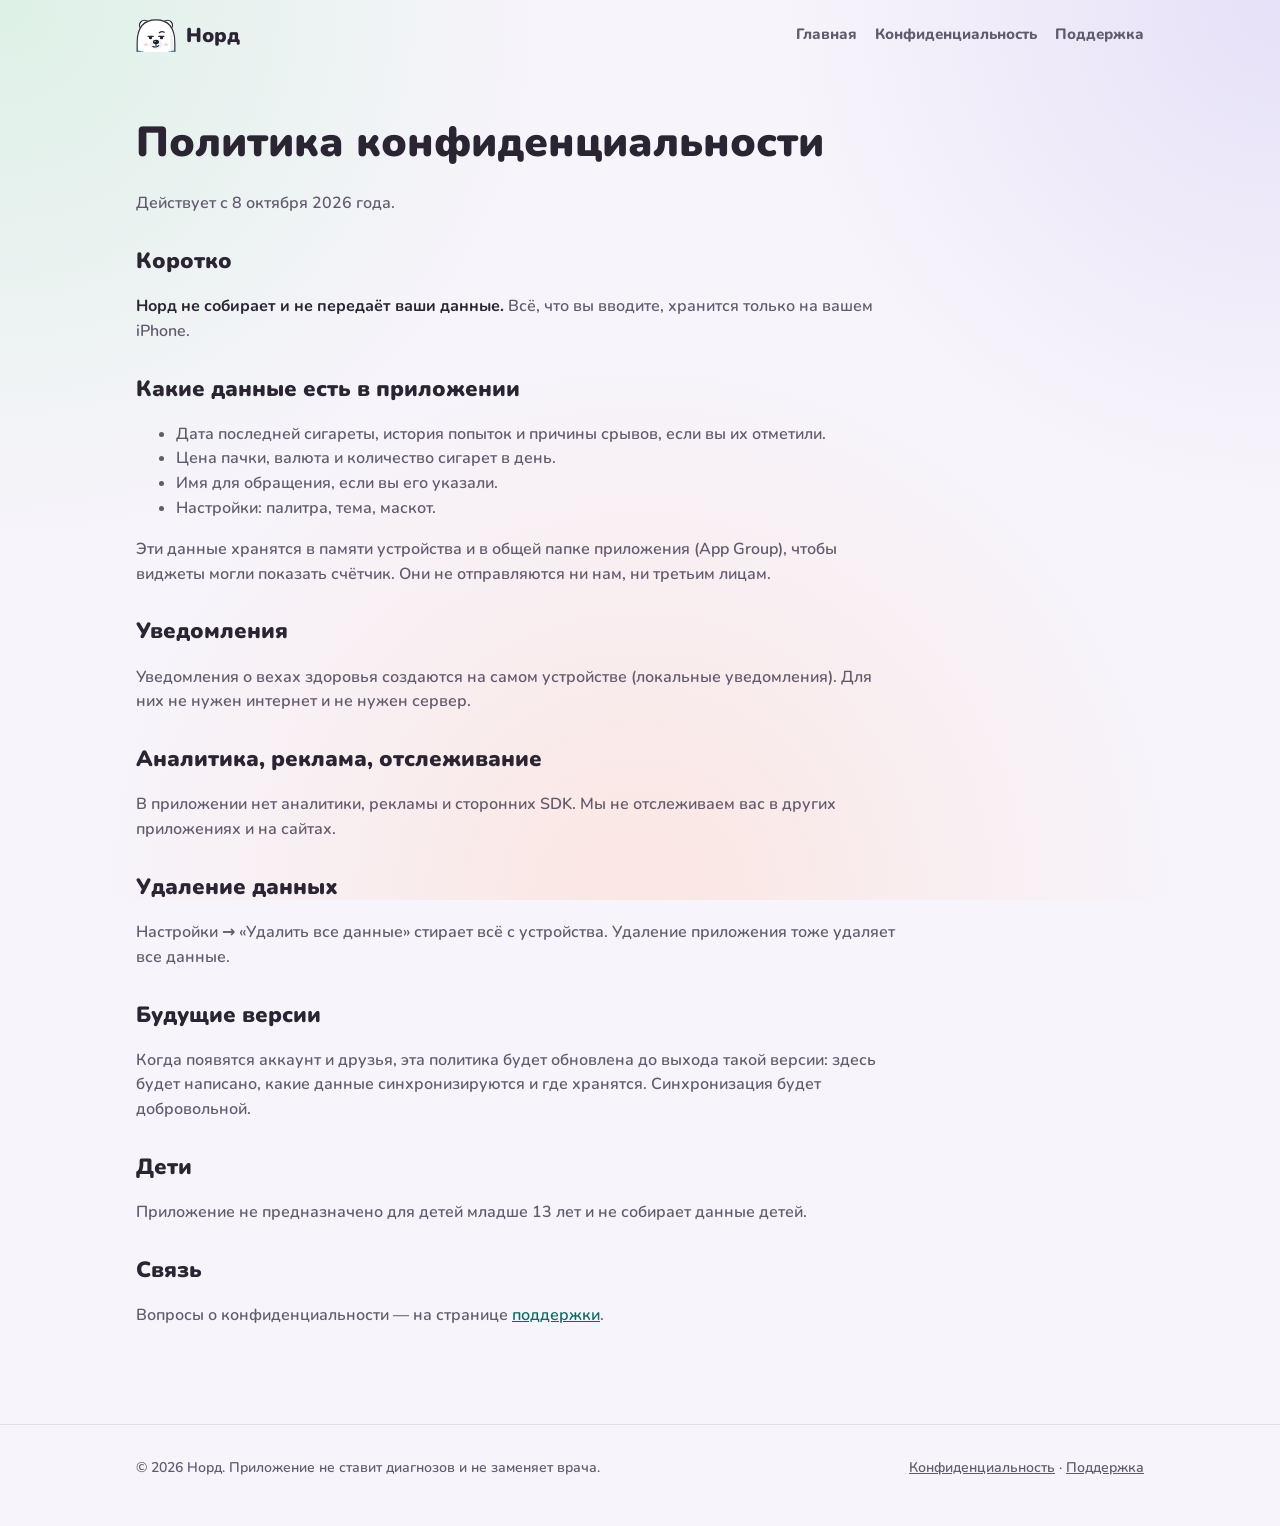
==== privacy.html @ b6d5485c "Site, roadmap and feedback forms GitHub Pages site (landing, privacy policy, support), roadmap, issu" ====
<!doctype html>
<html lang="ru">
<head>
  <meta charset="utf-8">
  <meta name="viewport" content="width=device-width, initial-scale=1">
  <title>Конфиденциальность — Норд</title>
  <meta name="description" content="Политика конфиденциальности приложения Норд: данные хранятся только на iPhone.">
  <link rel="icon" href="assets/nord.svg" type="image/svg+xml">
  <link rel="preconnect" href="https://fonts.googleapis.com">
  <link rel="preconnect" href="https://fonts.gstatic.com" crossorigin>
  <link href="https://fonts.googleapis.com/css2?family=Nunito:wght@600;800;900&display=swap" rel="stylesheet">
  <link rel="stylesheet" href="assets/style.css">
</head>
<body>
  <div class="wrap">
    <nav>
      <a class="brand" href="./"><img src="assets/nord.svg" alt="">Норд</a>
      <div class="links">
        <a href="./">Главная</a>
        <a href="privacy.html">Конфиденциальность</a>
        <a href="support.html">Поддержка</a>
      </div>
    </nav>
    <main class="doc">
      <h1>Политика конфиденциальности</h1>
      <p>Действует с 8 октября 2026 года.</p>

      <h2>Коротко</h2>
      <p><strong>Норд не собирает и не передаёт ваши данные.</strong> Всё, что вы вводите, хранится только на вашем iPhone.</p>

      <h2>Какие данные есть в приложении</h2>
      <ul>
        <li>Дата последней сигареты, история попыток и причины срывов, если вы их отметили.</li>
        <li>Цена пачки, валюта и количество сигарет в день.</li>
        <li>Имя для обращения, если вы его указали.</li>
        <li>Настройки: палитра, тема, маскот.</li>
      </ul>
      <p>Эти данные хранятся в памяти устройства и в общей папке приложения (App Group), чтобы виджеты могли показать счётчик. Они не отправляются ни нам, ни третьим лицам.</p>

      <h2>Уведомления</h2>
      <p>Уведомления о вехах здоровья создаются на самом устройстве (локальные уведомления). Для них не нужен интернет и не нужен сервер.</p>

      <h2>Аналитика, реклама, отслеживание</h2>
      <p>В приложении нет аналитики, рекламы и сторонних SDK. Мы не отслеживаем вас в других приложениях и на сайтах.</p>

      <h2>Удаление данных</h2>
      <p>Настройки → «Удалить все данные» стирает всё с устройства. Удаление приложения тоже удаляет все данные.</p>

      <h2>Будущие версии</h2>
      <p>Когда появятся аккаунт и друзья, эта политика будет обновлена до выхода такой версии: здесь будет написано, какие данные синхронизируются и где хранятся. Синхронизация будет добровольной.</p>

      <h2>Дети</h2>
      <p>Приложение не предназначено для детей младше 13 лет и не собирает данные детей.</p>

      <h2>Связь</h2>
      <p>Вопросы о конфиденциальности — на странице <a href="support.html">поддержки</a>.</p>
    </main>
  </div>
  <footer>
    <div class="wrap">
      <span>© 2026 Норд. Приложение не ставит диагнозов и не заменяет врача.</span>
      <span><a href="privacy.html">Конфиденциальность</a> · <a href="support.html">Поддержка</a></span>
    </div>
  </footer>
</body>
</html>
---- assets/style.css ----
:root {
  --bg: #F7F4FB;
  --glow1: #DDF1E6;
  --glow2: #E6E1F8;
  --glow3: #FBE6E2;
  --card: rgba(255, 255, 255, 0.78);
  --text: #2A2433;
  --text2: #625B6E;
  --accent: #1FA89E;
  --accent-soft: #CDEFEB;
  --accent-ink: #0B6B64;
  --button: #0B7F77;
  --button-ink: #FFFFFF;
  --lavender: #E0DBF7;
  --lavender-ink: #5D559F;
  --money: #E0F1D3;
  --money-ink: #3F6B2E;
  --line: rgba(120, 108, 140, 0.16);
  --shadow: 0 8px 28px rgba(0, 0, 0, 0.06);
}

@media (prefers-color-scheme: dark) {
  :root {
    --bg: #1E1B25;
    --glow1: #1F3332;
    --glow2: #2A2640;
    --glow3: #33262A;
    --card: rgba(255, 255, 255, 0.07);
    --text: #F1EDF6;
    --text2: #B6AFC2;
    --accent: #3CC7BC;
    --accent-soft: #1F3B3A;
    --accent-ink: #A7EDE6;
    --button: #3CC7BC;
    --button-ink: #06302C;
    --lavender: #2E2A44;
    --lavender-ink: #D2CCF7;
    --money: #2B3826;
    --money-ink: #C6E8B2;
    --line: rgba(255, 255, 255, 0.12);
    --shadow: 0 8px 28px rgba(0, 0, 0, 0.3);
  }
}

* { box-sizing: border-box; }

html { scroll-behavior: smooth; }

body {
  margin: 0;
  font-family: "Nunito", -apple-system, "SF Pro Rounded", system-ui, sans-serif;
  color: var(--text);
  background:
    radial-gradient(60vmax 60vmax at 0% 0%, var(--glow1), transparent 70%),
    radial-gradient(55vmax 55vmax at 100% 0%, var(--glow2), transparent 70%),
    radial-gradient(60vmax 60vmax at 50% 100%, var(--glow3), transparent 70%),
    var(--bg);
  background-attachment: fixed;
  line-height: 1.55;
  -webkit-font-smoothing: antialiased;
}

a { color: var(--accent-ink); }

.wrap { max-width: 1040px; margin: 0 auto; padding: 0 16px; }

nav {
  display: flex;
  align-items: center;
  justify-content: space-between;
  gap: 12px;
  padding: 18px 0;
}
.brand { display: flex; align-items: center; gap: 10px; font-weight: 900; font-size: 20px; text-decoration: none; color: var(--text); }
.brand img { width: 40px; height: 34px; }
nav .links { display: flex; gap: 18px; flex-wrap: wrap; font-weight: 800; font-size: 15px; }
nav .links a { text-decoration: none; color: var(--text2); }
nav .links a:hover { color: var(--accent-ink); }

.hero {
  display: grid;
  grid-template-columns: 1.1fr 0.9fr;
  gap: 32px;
  align-items: center;
  padding: 40px 0 56px;
}
.hero h1 { font-size: clamp(34px, 6vw, 56px); line-height: 1.08; margin: 0 0 16px; font-weight: 900; letter-spacing: -0.02em; }
.hero h1 span { color: var(--accent); }
.hero p.lead { font-size: 19px; color: var(--text2); margin: 0 0 28px; font-weight: 600; }
.duo { display: flex; align-items: flex-end; justify-content: center; gap: 12px; }
.duo .nord { width: min(46vw, 240px); }
.duo .monster { width: min(30vw, 150px); opacity: 0.75; animation: kick 1.8s ease-in-out infinite; transform-origin: bottom center; }
@keyframes kick { 0%, 100% { transform: rotate(-2deg); } 50% { transform: rotate(2deg); } }

.buttons { display: flex; gap: 12px; flex-wrap: wrap; }
.btn {
  display: inline-flex; align-items: center; gap: 8px;
  padding: 15px 22px; border-radius: 20px;
  font-weight: 900; font-size: 16px; text-decoration: none;
  transition: transform 0.15s ease, opacity 0.15s ease;
}
.btn:hover { transform: translateY(-1px); }
.btn.primary { background: var(--button); color: var(--button-ink); }
.btn.secondary { background: var(--card); color: var(--text); border: 1.5px solid var(--line); }
.note { font-size: 13px; color: var(--text2); margin-top: 10px; font-weight: 600; }

section { padding: 40px 0; }
section h2 { font-size: clamp(26px, 4vw, 36px); margin: 0 0 8px; font-weight: 900; }
section .sub { color: var(--text2); margin: 0 0 24px; font-weight: 600; font-size: 17px; }

.card {
  background: var(--card);
  border: 1px solid var(--line);
  border-radius: 24px;
  padding: 22px;
  box-shadow: var(--shadow);
  backdrop-filter: blur(12px);
  -webkit-backdrop-filter: blur(12px);
}

.features { display: grid; grid-template-columns: repeat(auto-fit, minmax(290px, 1fr)); gap: 14px; }
.features .icon {
  width: 42px; height: 42px; border-radius: 14px;
  display: grid; place-items: center;
  background: var(--accent-soft); color: var(--accent-ink);
  font-size: 22px; margin-bottom: 10px;
}
.features h3 { margin: 0 0 6px; font-size: 18px; font-weight: 900; }
.features p { margin: 0; color: var(--text2); font-weight: 600; font-size: 15px; }

.screens {
  display: flex; gap: 16px; overflow-x: auto; padding: 4px 4px 18px;
  scroll-snap-type: x mandatory;
}
.screens figure { margin: 0; flex: 0 0 auto; scroll-snap-align: start; text-align: center; }
.screens img { width: 220px; height: auto; border-radius: 28px; box-shadow: var(--shadow); display: block; }
.screens figcaption { font-size: 13px; color: var(--text2); font-weight: 700; margin-top: 8px; }

.roadmap { display: grid; gap: 12px; }
.stage { display: grid; grid-template-columns: 44px 1fr auto; gap: 14px; align-items: center; }
.stage .num {
  width: 44px; height: 44px; border-radius: 50%;
  display: grid; place-items: center; font-weight: 900;
  background: var(--lavender); color: var(--lavender-ink);
}
.stage.done .num { background: var(--accent); color: var(--button-ink); }
.stage h3 { margin: 0; font-size: 17px; font-weight: 900; }
.stage p { margin: 2px 0 0; color: var(--text2); font-size: 14px; font-weight: 600; }
.badge { font-size: 12px; font-weight: 900; padding: 5px 10px; border-radius: 999px; background: var(--line); color: var(--text2); white-space: nowrap; }
.stage.done .badge { background: var(--money); color: var(--money-ink); }
.stage.now .badge { background: var(--accent-soft); color: var(--accent-ink); }

.feedback { display: grid; grid-template-columns: repeat(auto-fit, minmax(240px, 1fr)); gap: 14px; }
.feedback a.card { text-decoration: none; color: var(--text); display: block; transition: transform 0.15s ease; }
.feedback a.card:hover { transform: translateY(-2px); }
.feedback h3 { margin: 8px 0 4px; font-size: 18px; font-weight: 900; }
.feedback p { margin: 0; color: var(--text2); font-weight: 600; font-size: 15px; }
.feedback .emoji { font-size: 26px; }

.doc { max-width: 760px; padding: 24px 0 56px; }
.doc h1 { font-size: clamp(30px, 5vw, 42px); font-weight: 900; margin: 16px 0 8px; }
.doc h2 { font-size: 22px; font-weight: 900; margin: 28px 0 8px; }
.doc p, .doc li { font-weight: 600; color: var(--text2); }
.doc strong { color: var(--text); }

footer { padding: 32px 0 48px; color: var(--text2); font-size: 14px; font-weight: 600; border-top: 1px solid var(--line); margin-top: 24px; }
footer .wrap { display: flex; justify-content: space-between; gap: 16px; flex-wrap: wrap; }
footer a { color: var(--text2); }

@media (max-width: 760px) {
  .hero { grid-template-columns: 1fr; padding-top: 16px; text-align: left; }
  .duo { order: -1; }
  nav .links { gap: 12px; font-size: 14px; }
  .stage { grid-template-columns: 36px 1fr; }
  .stage .num { width: 36px; height: 36px; }
  .stage .badge { grid-column: 2; justify-self: start; }
  .screens img { width: 180px; }
}

@media (prefers-reduced-motion: reduce) {
  .duo .monster { animation: none; }
  html { scroll-behavior: auto; }
}
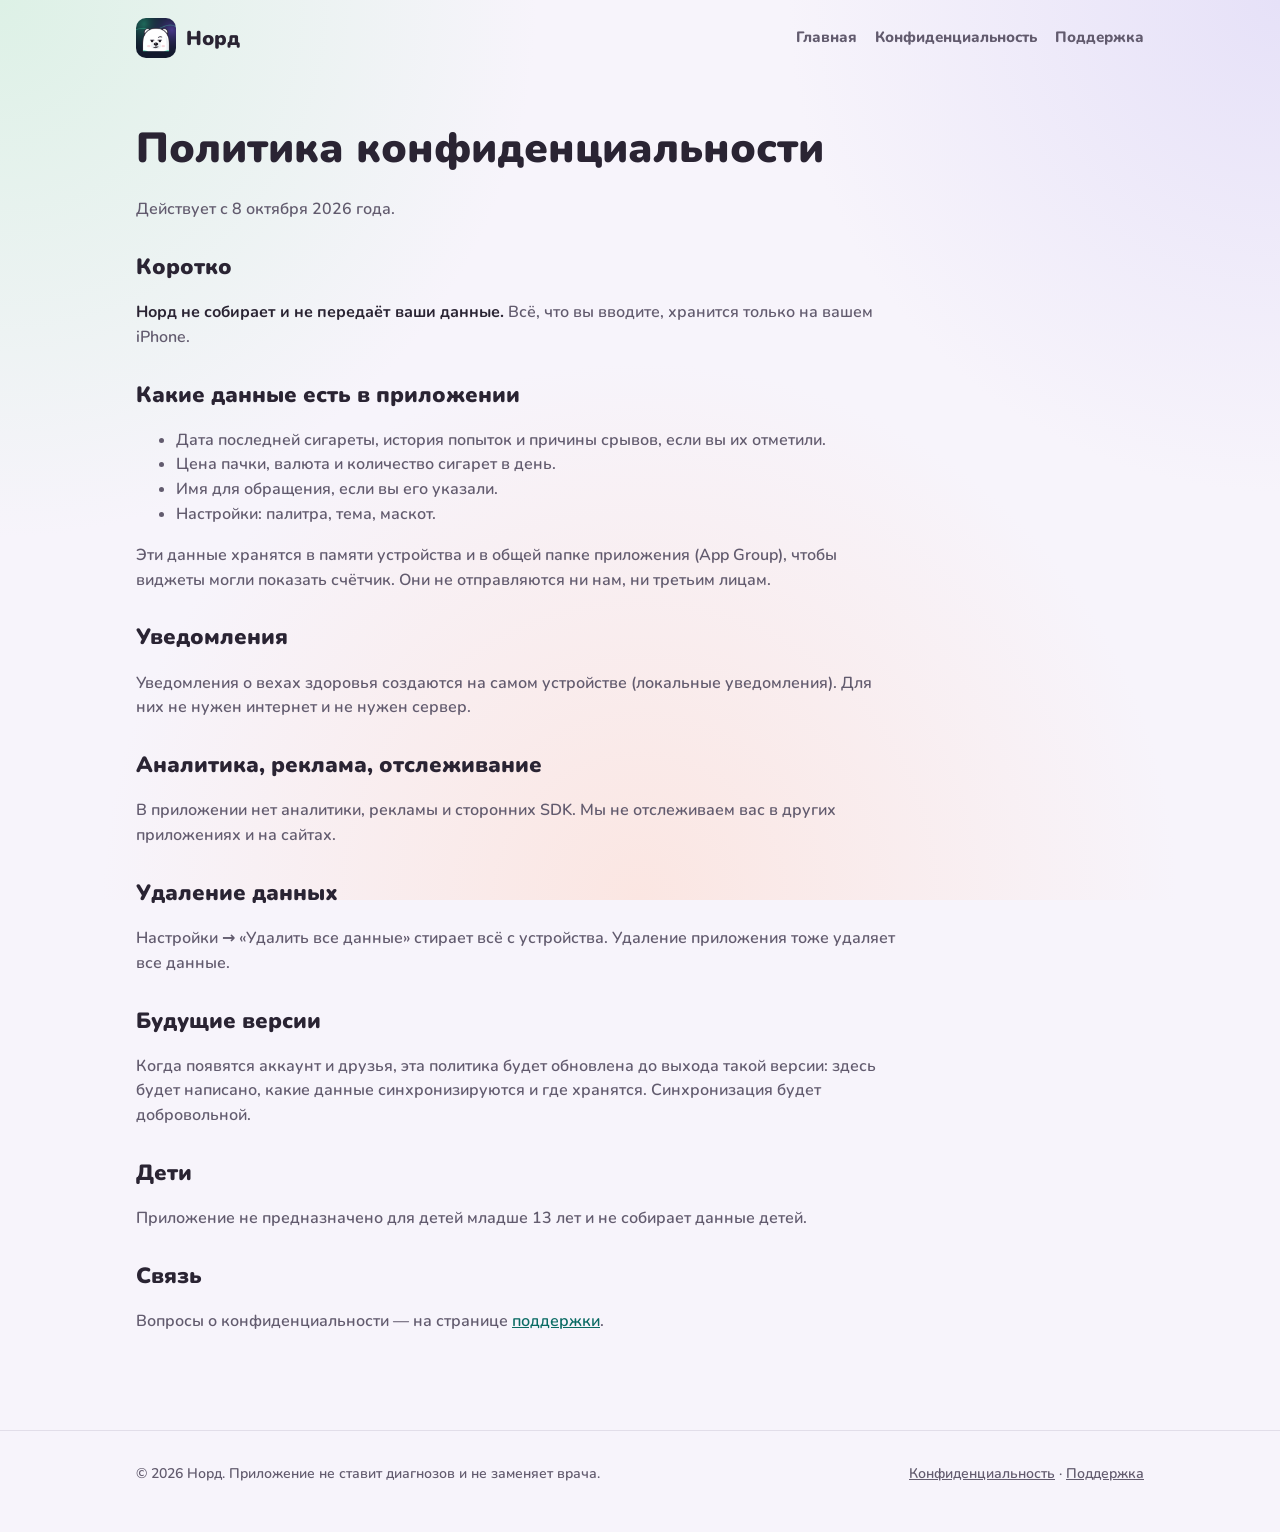
==== commit 807cd457: "Use the app icon on the site and README Co-Authored-By: Claude Opus 5.5 <noreply@anthropic.com> Clau" ====
--- a/privacy.html
+++ b/privacy.html
@@ -5,7 +5,8 @@
   <meta name="viewport" content="width=device-width, initial-scale=1">
   <title>Конфиденциальность — Норд</title>
   <meta name="description" content="Политика конфиденциальности приложения Норд: данные хранятся только на iPhone.">
-  <link rel="icon" href="assets/nord.svg" type="image/svg+xml">
+  <link rel="icon" href="assets/app-icon.png" type="image/png">
+  <link rel="apple-touch-icon" href="assets/apple-touch-icon.png">
   <link rel="preconnect" href="https://fonts.googleapis.com">
   <link rel="preconnect" href="https://fonts.gstatic.com" crossorigin>
   <link href="https://fonts.googleapis.com/css2?family=Nunito:wght@600;800;900&display=swap" rel="stylesheet">
@@ -14,7 +15,7 @@
 <body>
   <div class="wrap">
     <nav>
-      <a class="brand" href="./"><img src="assets/nord.svg" alt="">Норд</a>
+      <a class="brand" href="./"><img src="assets/app-icon.png" alt="">Норд</a>
       <div class="links">
         <a href="./">Главная</a>
         <a href="privacy.html">Конфиденциальность</a>
--- a/assets/style.css
+++ b/assets/style.css
@@ -72,7 +72,7 @@
   padding: 18px 0;
 }
 .brand { display: flex; align-items: center; gap: 10px; font-weight: 900; font-size: 20px; text-decoration: none; color: var(--text); }
-.brand img { width: 40px; height: 34px; }
+.brand img { width: 40px; height: 40px; border-radius: 10px; }
 nav .links { display: flex; gap: 18px; flex-wrap: wrap; font-weight: 800; font-size: 15px; }
 nav .links a { text-decoration: none; color: var(--text2); }
 nav .links a:hover { color: var(--accent-ink); }
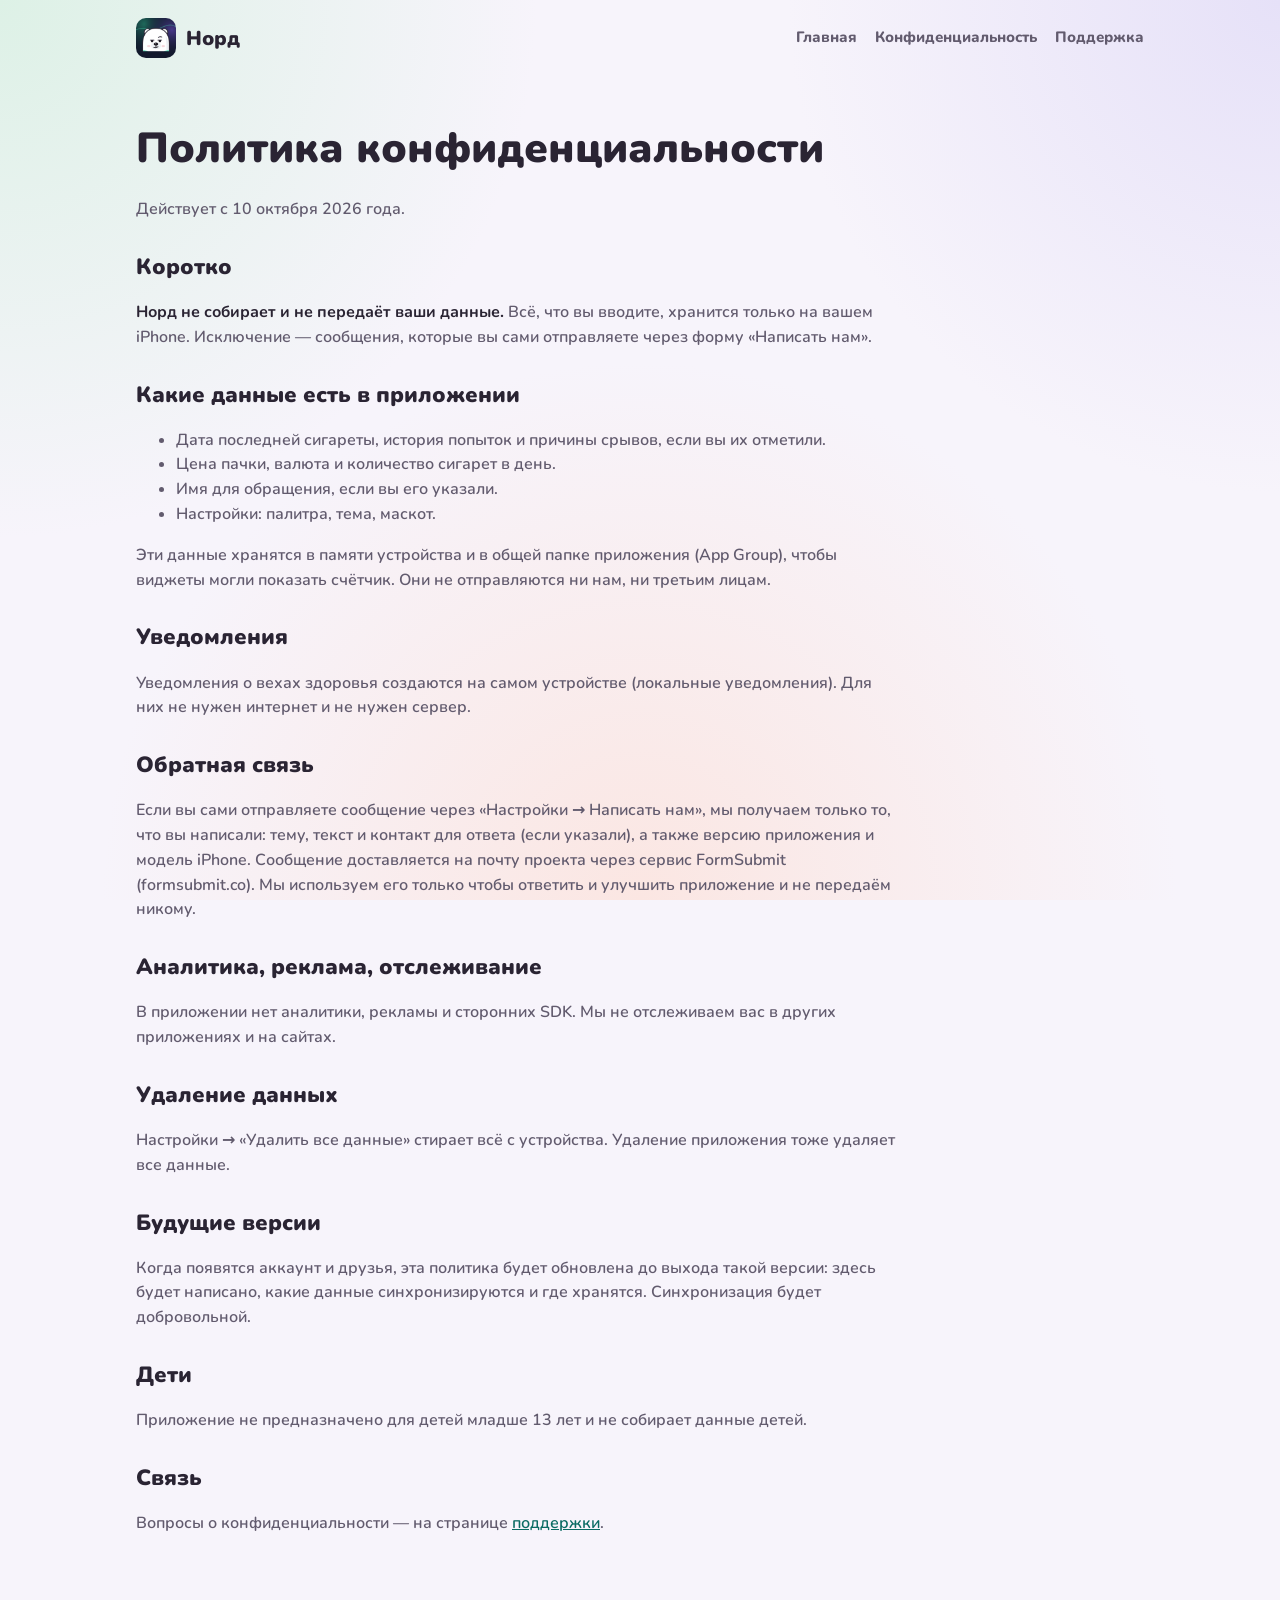
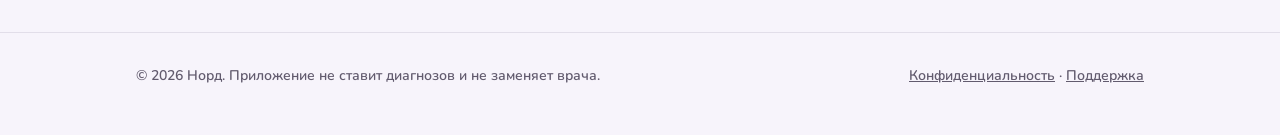
==== commit e6b21ea8: "Privacy and support: in-app feedback form Co-Authored-By: Claude Opus 5.5 <noreply@anthropic.com> Cl" ====
--- a/privacy.html
+++ b/privacy.html
@@ -24,10 +24,10 @@
     </nav>
     <main class="doc">
       <h1>Политика конфиденциальности</h1>
-      <p>Действует с 8 октября 2026 года.</p>
+      <p>Действует с 10 октября 2026 года.</p>
 
       <h2>Коротко</h2>
-      <p><strong>Норд не собирает и не передаёт ваши данные.</strong> Всё, что вы вводите, хранится только на вашем iPhone.</p>
+      <p><strong>Норд не собирает и не передаёт ваши данные.</strong> Всё, что вы вводите, хранится только на вашем iPhone. Исключение — сообщения, которые вы сами отправляете через форму «Написать нам».</p>
 
       <h2>Какие данные есть в приложении</h2>
       <ul>
@@ -40,6 +40,9 @@
 
       <h2>Уведомления</h2>
       <p>Уведомления о вехах здоровья создаются на самом устройстве (локальные уведомления). Для них не нужен интернет и не нужен сервер.</p>
+
+      <h2>Обратная связь</h2>
+      <p>Если вы сами отправляете сообщение через «Настройки → Написать нам», мы получаем только то, что вы написали: тему, текст и контакт для ответа (если указали), а также версию приложения и модель iPhone. Сообщение доставляется на почту проекта через сервис FormSubmit (formsubmit.co). Мы используем его только чтобы ответить и улучшить приложение и не передаём никому.</p>
 
       <h2>Аналитика, реклама, отслеживание</h2>
       <p>В приложении нет аналитики, рекламы и сторонних SDK. Мы не отслеживаем вас в других приложениях и на сайтах.</p>
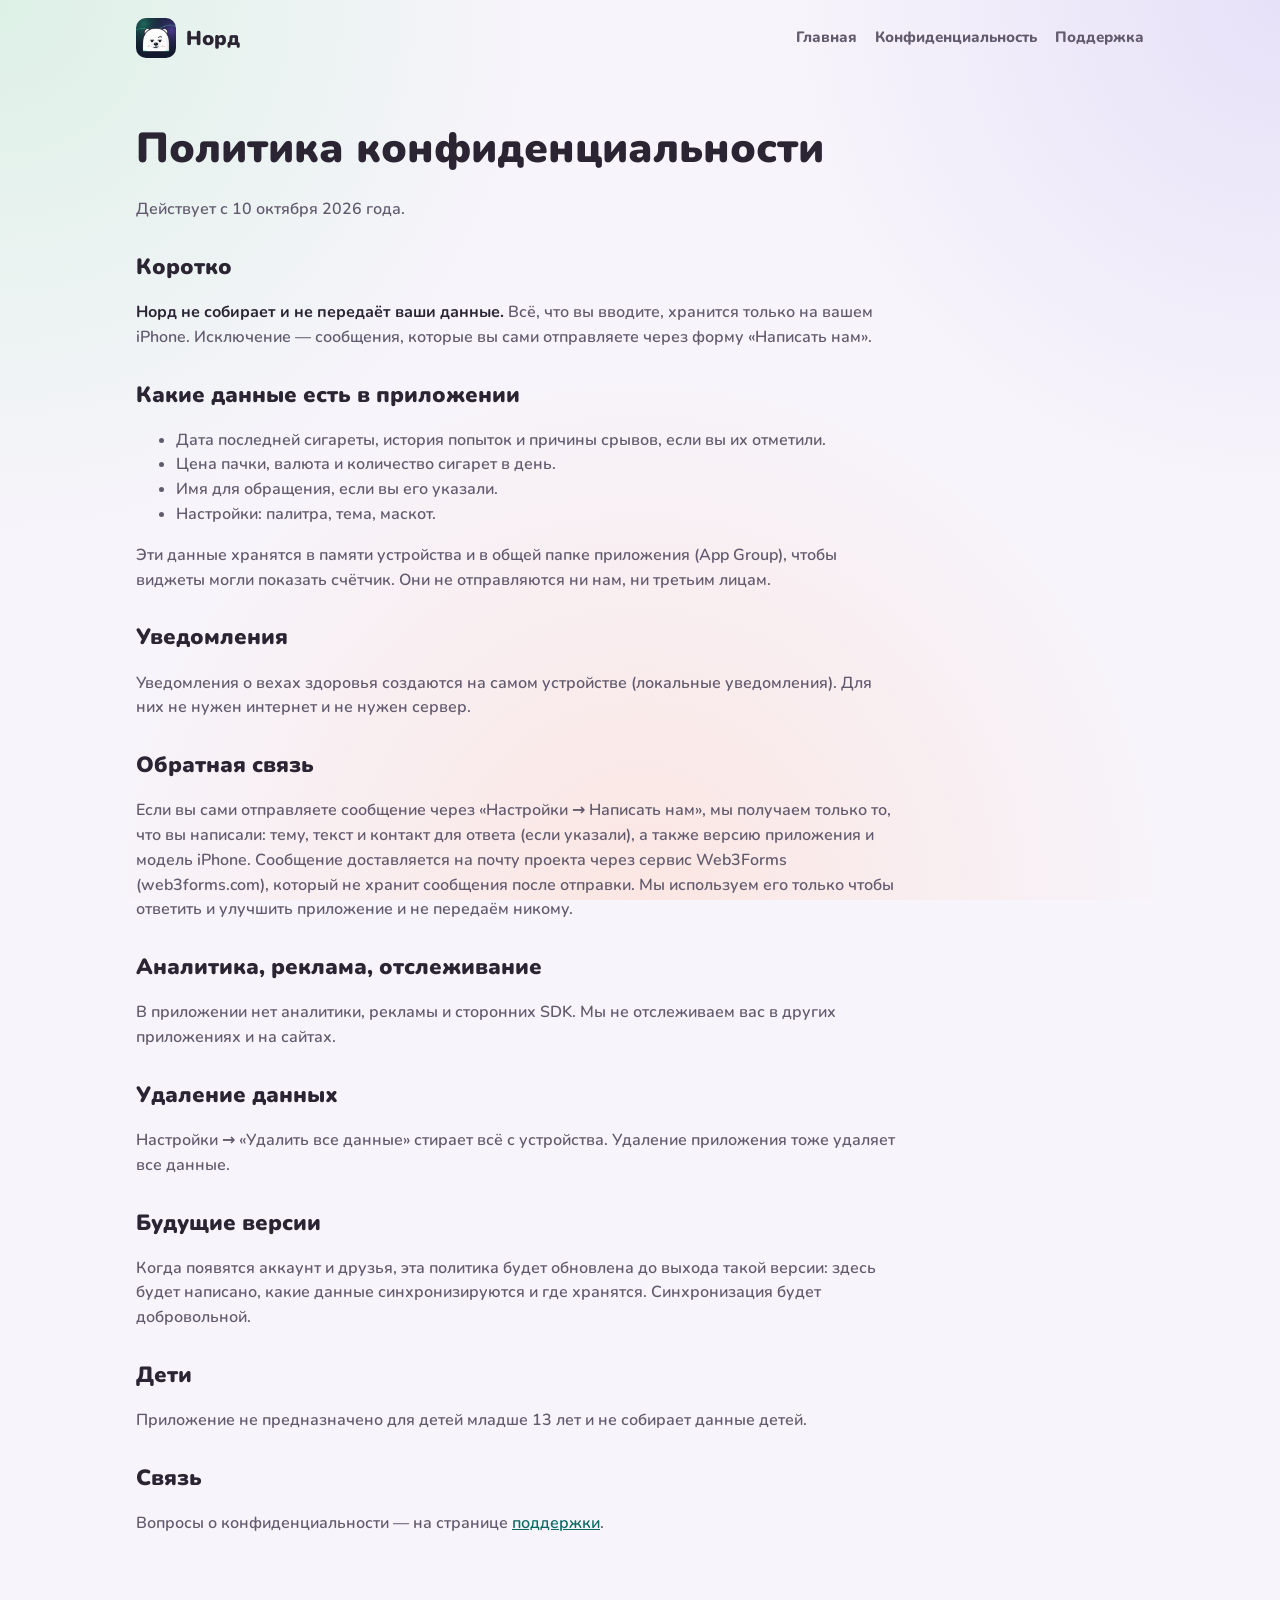
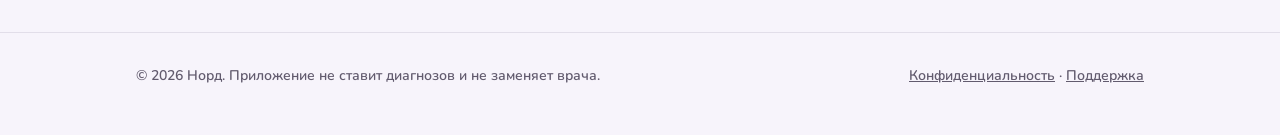
==== commit 15331ac7: "Telegram @nord_freedom, in-app feedback, Web3Forms in privacy policy Co-Authored-By: Claude Opus 5.5" ====
--- a/privacy.html
+++ b/privacy.html
@@ -42,7 +42,7 @@
       <p>Уведомления о вехах здоровья создаются на самом устройстве (локальные уведомления). Для них не нужен интернет и не нужен сервер.</p>
 
       <h2>Обратная связь</h2>
-      <p>Если вы сами отправляете сообщение через «Настройки → Написать нам», мы получаем только то, что вы написали: тему, текст и контакт для ответа (если указали), а также версию приложения и модель iPhone. Сообщение доставляется на почту проекта через сервис FormSubmit (formsubmit.co). Мы используем его только чтобы ответить и улучшить приложение и не передаём никому.</p>
+      <p>Если вы сами отправляете сообщение через «Настройки → Написать нам», мы получаем только то, что вы написали: тему, текст и контакт для ответа (если указали), а также версию приложения и модель iPhone. Сообщение доставляется на почту проекта через сервис Web3Forms (web3forms.com), который не хранит сообщения после отправки. Мы используем его только чтобы ответить и улучшить приложение и не передаём никому.</p>
 
       <h2>Аналитика, реклама, отслеживание</h2>
       <p>В приложении нет аналитики, рекламы и сторонних SDK. Мы не отслеживаем вас в других приложениях и на сайтах.</p>
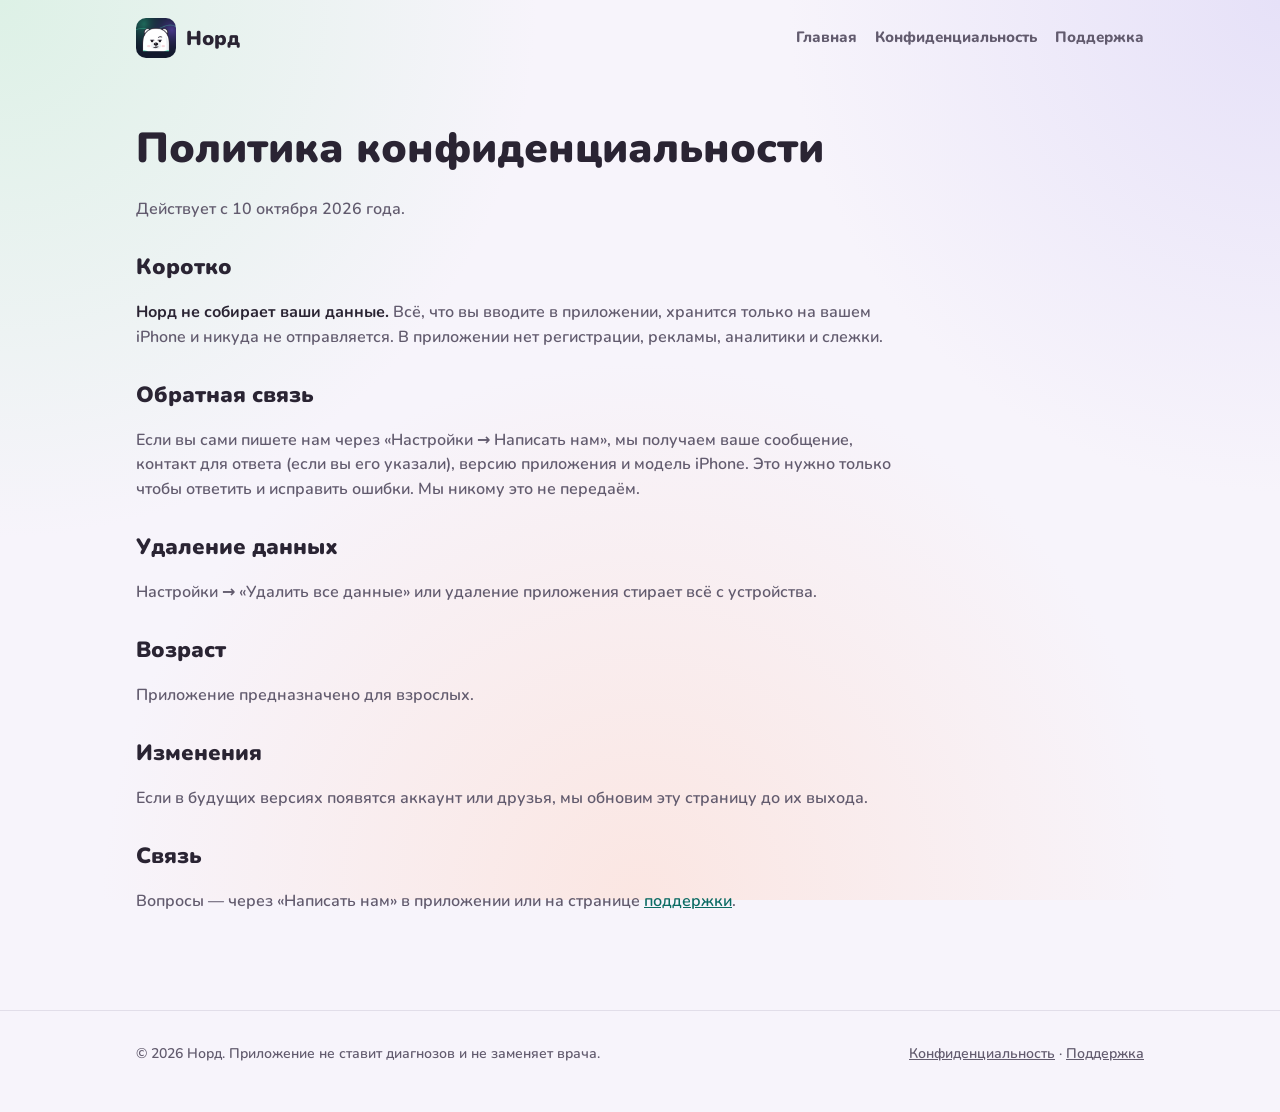
==== commit c0afd695: "Privacy policy: shorter, adults only Co-Authored-By: Claude Opus 5.5 <noreply@anthropic.com> Claude-" ====
--- a/privacy.html
+++ b/privacy.html
@@ -27,37 +27,22 @@
       <p>Действует с 10 октября 2026 года.</p>
 
       <h2>Коротко</h2>
-      <p><strong>Норд не собирает и не передаёт ваши данные.</strong> Всё, что вы вводите, хранится только на вашем iPhone. Исключение — сообщения, которые вы сами отправляете через форму «Написать нам».</p>
-
-      <h2>Какие данные есть в приложении</h2>
-      <ul>
-        <li>Дата последней сигареты, история попыток и причины срывов, если вы их отметили.</li>
-        <li>Цена пачки, валюта и количество сигарет в день.</li>
-        <li>Имя для обращения, если вы его указали.</li>
-        <li>Настройки: палитра, тема, маскот.</li>
-      </ul>
-      <p>Эти данные хранятся в памяти устройства и в общей папке приложения (App Group), чтобы виджеты могли показать счётчик. Они не отправляются ни нам, ни третьим лицам.</p>
-
-      <h2>Уведомления</h2>
-      <p>Уведомления о вехах здоровья создаются на самом устройстве (локальные уведомления). Для них не нужен интернет и не нужен сервер.</p>
+      <p><strong>Норд не собирает ваши данные.</strong> Всё, что вы вводите в приложении, хранится только на вашем iPhone и никуда не отправляется. В приложении нет регистрации, рекламы, аналитики и слежки.</p>
 
       <h2>Обратная связь</h2>
-      <p>Если вы сами отправляете сообщение через «Настройки → Написать нам», мы получаем только то, что вы написали: тему, текст и контакт для ответа (если указали), а также версию приложения и модель iPhone. Сообщение доставляется на почту проекта через сервис Web3Forms (web3forms.com), который не хранит сообщения после отправки. Мы используем его только чтобы ответить и улучшить приложение и не передаём никому.</p>
-
-      <h2>Аналитика, реклама, отслеживание</h2>
-      <p>В приложении нет аналитики, рекламы и сторонних SDK. Мы не отслеживаем вас в других приложениях и на сайтах.</p>
+      <p>Если вы сами пишете нам через «Настройки → Написать нам», мы получаем ваше сообщение, контакт для ответа (если вы его указали), версию приложения и модель iPhone. Это нужно только чтобы ответить и исправить ошибки. Мы никому это не передаём.</p>
 
       <h2>Удаление данных</h2>
-      <p>Настройки → «Удалить все данные» стирает всё с устройства. Удаление приложения тоже удаляет все данные.</p>
+      <p>Настройки → «Удалить все данные» или удаление приложения стирает всё с устройства.</p>
 
-      <h2>Будущие версии</h2>
-      <p>Когда появятся аккаунт и друзья, эта политика будет обновлена до выхода такой версии: здесь будет написано, какие данные синхронизируются и где хранятся. Синхронизация будет добровольной.</p>
+      <h2>Возраст</h2>
+      <p>Приложение предназначено для взрослых.</p>
 
-      <h2>Дети</h2>
-      <p>Приложение не предназначено для детей младше 13 лет и не собирает данные детей.</p>
+      <h2>Изменения</h2>
+      <p>Если в будущих версиях появятся аккаунт или друзья, мы обновим эту страницу до их выхода.</p>
 
       <h2>Связь</h2>
-      <p>Вопросы о конфиденциальности — на странице <a href="support.html">поддержки</a>.</p>
+      <p>Вопросы — через «Написать нам» в приложении или на странице <a href="support.html">поддержки</a>.</p>
     </main>
   </div>
   <footer>
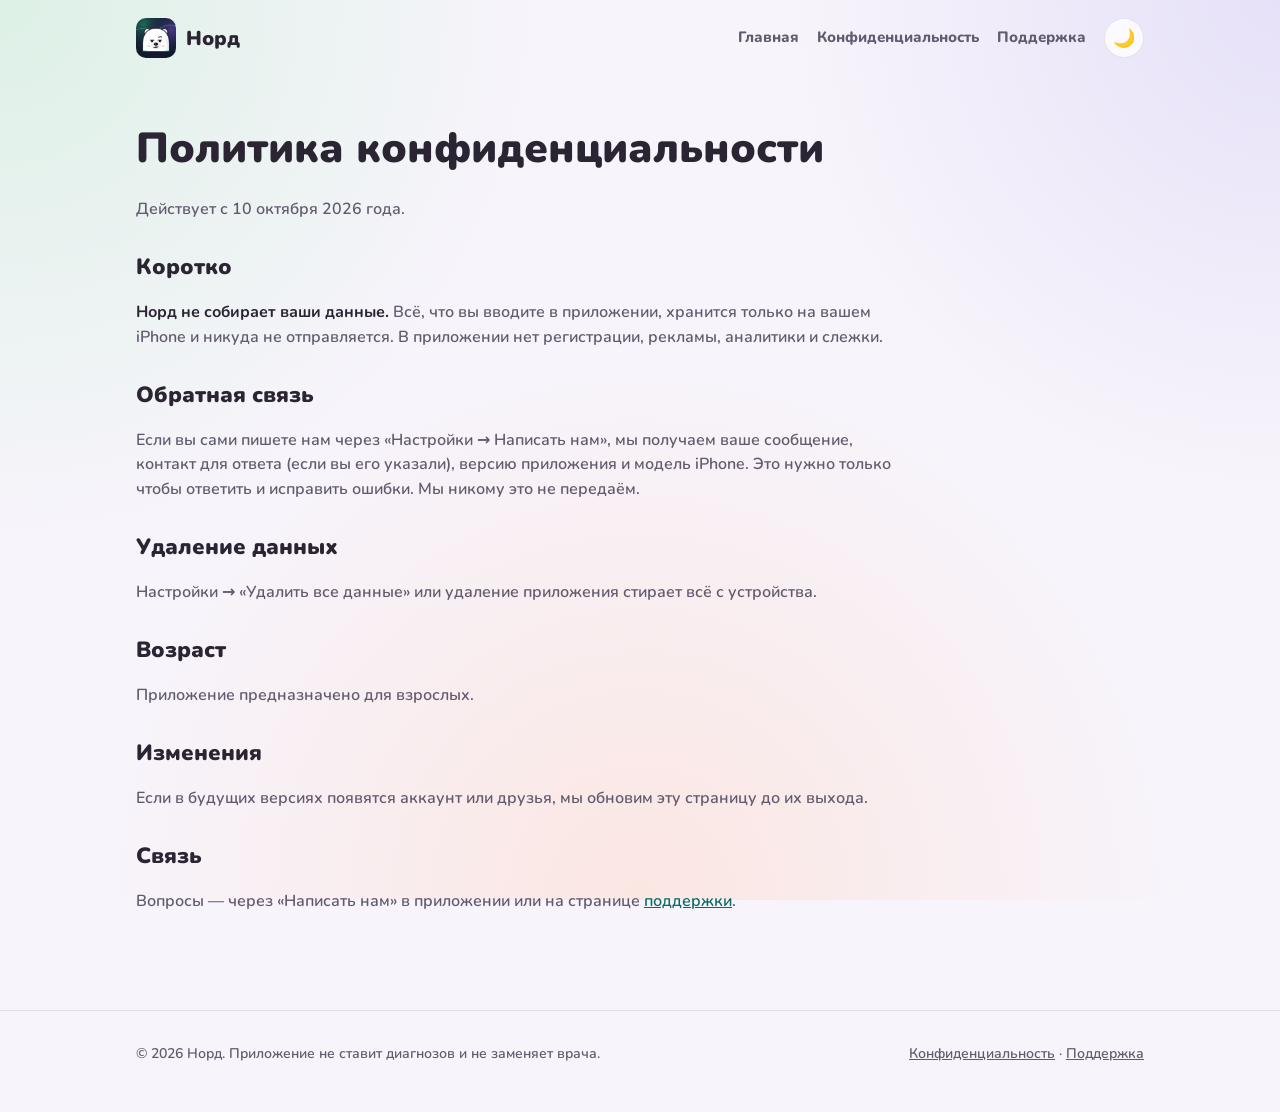
==== commit 4a663887: "Site: light/dark theme toggle in the header, remembered per visitor Co-Authored-By: Claude Opus 5.5 " ====
--- a/privacy.html
+++ b/privacy.html
@@ -11,15 +11,22 @@
   <link rel="preconnect" href="https://fonts.gstatic.com" crossorigin>
   <link href="https://fonts.googleapis.com/css2?family=Nunito:wght@600;800;900&display=swap" rel="stylesheet">
   <link rel="stylesheet" href="assets/style.css">
+  <script>
+    // Тема: по умолчанию как в системе, выбор кнопкой запоминается.
+    try { const t = localStorage.getItem("nord-theme"); if (t) document.documentElement.dataset.theme = t; } catch (e) {}
+  </script>
 </head>
 <body>
   <div class="wrap">
     <nav>
       <a class="brand" href="./"><img src="assets/app-icon.png" alt="">Норд</a>
-      <div class="links">
+      <div class="nav-right">
+        <div class="links">
         <a href="./">Главная</a>
         <a href="privacy.html">Конфиденциальность</a>
         <a href="support.html">Поддержка</a>
+      </div>
+        <button class="theme-toggle" id="theme-toggle" type="button" aria-label="Сменить тему"></button>
       </div>
     </nav>
     <main class="doc">
@@ -51,5 +58,20 @@
       <span><a href="privacy.html">Конфиденциальность</a> · <a href="support.html">Поддержка</a></span>
     </div>
   </footer>
+  <script>
+    (function () {
+      const root = document.documentElement, button = document.getElementById("theme-toggle");
+      const isDark = () => (root.dataset.theme || (matchMedia("(prefers-color-scheme: dark)").matches ? "dark" : "light")) === "dark";
+      const render = () => { button.textContent = isDark() ? "☀️" : "🌙"; button.title = isDark() ? "Светлая тема" : "Тёмная тема"; };
+      button.addEventListener("click", () => {
+        const next = isDark() ? "light" : "dark";
+        root.dataset.theme = next;
+        try { localStorage.setItem("nord-theme", next); } catch (e) {}
+        render();
+      });
+      matchMedia("(prefers-color-scheme: dark)").addEventListener("change", render);
+      render();
+    })();
+  </script>
 </body>
 </html>
--- a/assets/style.css
+++ b/assets/style.css
@@ -13,6 +13,8 @@
   --button-ink: #FFFFFF;
   --lavender: #E0DBF7;
   --lavender-ink: #5D559F;
+  --sky: #D6EAF8;
+  --rose: #FBE6E2;
   --money: #E0F1D3;
   --money-ink: #3F6B2E;
   --line: rgba(120, 108, 140, 0.16);
@@ -20,7 +22,7 @@
 }
 
 @media (prefers-color-scheme: dark) {
-  :root {
+  :root:not([data-theme="light"]) {
     --bg: #1E1B25;
     --glow1: #1F3332;
     --glow2: #2A2640;
@@ -35,11 +37,36 @@
     --button-ink: #06302C;
     --lavender: #2E2A44;
     --lavender-ink: #D2CCF7;
+    --sky: #23323F;
+    --rose: #33262A;
     --money: #2B3826;
     --money-ink: #C6E8B2;
     --line: rgba(255, 255, 255, 0.12);
     --shadow: 0 8px 28px rgba(0, 0, 0, 0.3);
   }
+}
+
+:root[data-theme="dark"] {
+  --bg: #1E1B25;
+  --glow1: #1F3332;
+  --glow2: #2A2640;
+  --glow3: #33262A;
+  --card: rgba(255, 255, 255, 0.07);
+  --text: #F1EDF6;
+  --text2: #B6AFC2;
+  --accent: #3CC7BC;
+  --accent-soft: #1F3B3A;
+  --accent-ink: #A7EDE6;
+  --button: #3CC7BC;
+  --button-ink: #06302C;
+  --lavender: #2E2A44;
+  --lavender-ink: #D2CCF7;
+  --sky: #23323F;
+  --rose: #33262A;
+  --money: #2B3826;
+  --money-ink: #C6E8B2;
+  --line: rgba(255, 255, 255, 0.12);
+  --shadow: 0 8px 28px rgba(0, 0, 0, 0.3);
 }
 
 * { box-sizing: border-box; }
@@ -76,6 +103,14 @@
 nav .links { display: flex; gap: 18px; flex-wrap: wrap; font-weight: 800; font-size: 15px; }
 nav .links a { text-decoration: none; color: var(--text2); }
 nav .links a:hover { color: var(--accent-ink); }
+.nav-right { display: flex; align-items: center; gap: 18px; }
+.theme-toggle {
+  width: 40px; height: 40px; border-radius: 50%; border: 1px solid var(--line);
+  background: var(--card); color: var(--text); font-size: 18px; cursor: pointer;
+  display: grid; place-items: center; flex: 0 0 auto;
+}
+.theme-toggle:hover { border-color: var(--accent); }
+.theme-toggle:focus-visible { outline: 2px solid var(--accent); outline-offset: 2px; }
 
 .hero {
   display: grid;
@@ -118,37 +153,75 @@
   -webkit-backdrop-filter: blur(12px);
 }
 
-.features { display: grid; grid-template-columns: repeat(auto-fit, minmax(290px, 1fr)); gap: 14px; }
-.features .icon {
-  width: 42px; height: 42px; border-radius: 14px;
-  display: grid; place-items: center;
-  background: var(--accent-soft); color: var(--accent-ink);
-  font-size: 22px; margin-bottom: 10px;
-}
-.features h3 { margin: 0 0 6px; font-size: 18px; font-weight: 900; }
-.features p { margin: 0; color: var(--text2); font-weight: 600; font-size: 15px; }
-
-.screens {
-  display: flex; gap: 16px; overflow-x: auto; padding: 4px 4px 18px;
-  scroll-snap-type: x mandatory;
-}
-.screens figure { margin: 0; flex: 0 0 auto; scroll-snap-align: start; text-align: center; }
-.screens img { width: 220px; height: auto; border-radius: 28px; box-shadow: var(--shadow); display: block; }
-.screens figcaption { font-size: 13px; color: var(--text2); font-weight: 700; margin-top: 8px; }
-
-.roadmap { display: grid; gap: 12px; }
-.stage { display: grid; grid-template-columns: 44px 1fr auto; gap: 14px; align-items: center; }
-.stage .num {
-  width: 44px; height: 44px; border-radius: 50%;
-  display: grid; place-items: center; font-weight: 900;
-  background: var(--lavender); color: var(--lavender-ink);
-}
-.stage.done .num { background: var(--accent); color: var(--button-ink); }
-.stage h3 { margin: 0; font-size: 17px; font-weight: 900; }
-.stage p { margin: 2px 0 0; color: var(--text2); font-size: 14px; font-weight: 600; }
-.badge { font-size: 12px; font-weight: 900; padding: 5px 10px; border-radius: 999px; background: var(--line); color: var(--text2); white-space: nowrap; }
-.stage.done .badge { background: var(--money); color: var(--money-ink); }
-.stage.now .badge { background: var(--accent-soft); color: var(--accent-ink); }
+
+/* «Как это выглядит»: текст слева, телефон справа остаётся на месте, снимок меняется при прокрутке */
+.tour { display: grid; grid-template-columns: minmax(0, 1fr) 300px; gap: 48px; align-items: start; }
+.tour-steps { display: grid; gap: 0; }
+.step { min-height: 62vh; display: flex; align-items: center; opacity: .45; transition: opacity .3s ease; }
+.step.active { opacity: 1; }
+.step h3 { margin: 0 0 8px; font-size: clamp(24px, 3vw, 32px); font-weight: 900; line-height: 1.15; text-wrap: balance; }
+.step p { margin: 0; color: var(--text2); font-size: 18px; font-weight: 600; max-width: 34ch; }
+.step-shot { display: none; }
+.tour-phone { isolation: isolate; position: sticky; top: calc(50vh - 310px); height: 620px; display: flex; align-items: center; justify-content: center; }
+/* Мягкое размытое облачко за телефоном, чтобы рамка не сливалась с фоном */
+.tour-phone::before {
+  content: ""; position: absolute; inset: 4% -30%; z-index: -1; border-radius: 50%;
+  background:
+    radial-gradient(closest-side at 38% 38%, color-mix(in srgb, var(--accent) 55%, transparent), transparent),
+    radial-gradient(closest-side at 64% 64%, color-mix(in srgb, var(--lavender-ink) 50%, transparent), transparent);
+  filter: blur(40px);
+}
+.device {
+  position: relative; width: 270px; aspect-ratio: 644 / 1400; box-sizing: content-box;
+  border-radius: 44px; padding: 9px; background: #1C1A22;
+  box-shadow: 0 0 0 1px rgba(255, 255, 255, 0.14), 0 24px 60px rgba(0, 0, 0, 0.2);
+}
+.device img { position: absolute; inset: 9px; width: calc(100% - 18px); height: calc(100% - 18px); border-radius: 36px; opacity: 0; }
+.device img.on { opacity: 1; }
+
+@media (max-width: 760px) {
+  /* На телефоне — снимок у каждого шага, без закреплённого экрана */
+  .tour { grid-template-columns: 1fr; gap: 0; }
+  .tour-phone { display: none; }
+  .step { min-height: 0; opacity: 1; flex-direction: column; align-items: flex-start; gap: 16px; padding-block: 20px; }
+  .step-shot { display: block; width: 62%; max-width: 240px; border-radius: 26px; border: 6px solid #1C1A22; background: #1C1A22; box-shadow: var(--shadow); align-self: center; }
+}
+
+/* Темы: светлая и тёмная версия палитры рядом */
+.theme-grid { display: grid; grid-template-columns: repeat(auto-fit, minmax(220px, 1fr)); gap: 18px; }
+.theme { margin: 0; display: grid; gap: 10px; }
+.theme .pair { position: relative; height: 300px; max-width: 280px; width: 100%; margin-inline: auto; }
+.theme .pair img {
+  position: absolute; width: 58%; border-radius: 20px; box-shadow: var(--shadow);
+  border: 4px solid #1C1A22; background: #1C1A22;
+}
+.theme .pair img { width: 52%; }
+.theme .pair img:first-child { left: 0; top: 0; z-index: 1; }
+.theme .pair img:last-child { right: 0; top: 24px; }
+.theme .pair.single img { left: 24%; right: auto; top: 0; }
+.theme figcaption { display: grid; text-align: center; }
+.theme figcaption b { font-size: 17px; font-weight: 900; }
+.theme figcaption span { font-size: 14px; color: var(--text2); font-weight: 700; }
+
+/* Роадмап: карточки друг под другом, у каждой слева точка, между карточками стрелка */
+.road { list-style: none; margin: 0; padding: 0; display: grid; gap: 0; }
+.milestone { display: grid; grid-template-columns: 28px minmax(0, 1fr); column-gap: 14px; position: relative; }
+.milestone .dot {
+  grid-column: 1; grid-row: 1; justify-self: center; margin-top: 22px;
+  width: 16px; height: 16px; border-radius: 50%; background: var(--bg); border: 3px solid var(--text2); opacity: .6;
+}
+.milestone .card { grid-column: 2; padding: 16px 18px; display: grid; gap: 4px; justify-items: start; }
+.milestone:not(:last-child)::after {
+  content: "↓"; grid-column: 2; justify-self: center;
+  font-size: 22px; font-weight: 900; line-height: 1; color: var(--text2); opacity: .55; padding-block: 8px;
+}
+.milestone h3 { margin: 0; font-size: 18px; font-weight: 900; }
+.milestone p { margin: 0; color: var(--text2); font-size: 15px; font-weight: 600; max-width: 65ch; }
+.badge { font-size: 12px; font-weight: 900; padding: 4px 10px; border-radius: 999px; background: var(--line); color: var(--text2); white-space: nowrap; }
+.milestone.here .card { border: 2px solid var(--accent); background: var(--accent-soft); }
+.milestone.here .badge { background: var(--accent); color: var(--button-ink); }
+.milestone.here .dot { opacity: 1; border-color: var(--accent); background: var(--accent); box-shadow: 0 0 0 6px var(--accent-soft); animation: here 2.4s ease-in-out infinite; }
+@keyframes here { 50% { box-shadow: 0 0 0 10px transparent; } }
 
 .feedback { display: grid; grid-template-columns: repeat(auto-fit, minmax(240px, 1fr)); gap: 14px; }
 .feedback a.card { text-decoration: none; color: var(--text); display: block; transition: transform 0.15s ease; }
@@ -167,17 +240,20 @@
 footer .wrap { display: flex; justify-content: space-between; gap: 16px; flex-wrap: wrap; }
 footer a { color: var(--text2); }
 
+@media (max-width: 520px) {
+  /* На телефоне в шапке только логотип и кнопка темы: страница короткая, её удобнее листать */
+  nav .links { display: none; }
+}
+
 @media (max-width: 760px) {
   .hero { grid-template-columns: 1fr; padding-top: 16px; text-align: left; }
   .duo { order: -1; }
   nav .links { gap: 12px; font-size: 14px; }
-  .stage { grid-template-columns: 36px 1fr; }
-  .stage .num { width: 36px; height: 36px; }
-  .stage .badge { grid-column: 2; justify-self: start; }
-  .screens img { width: 180px; }
+  .theme .pair { height: 340px; }
 }
 
 @media (prefers-reduced-motion: reduce) {
   .duo .monster { animation: none; }
+  .milestone.here .dot { animation: none; }
   html { scroll-behavior: auto; }
 }
